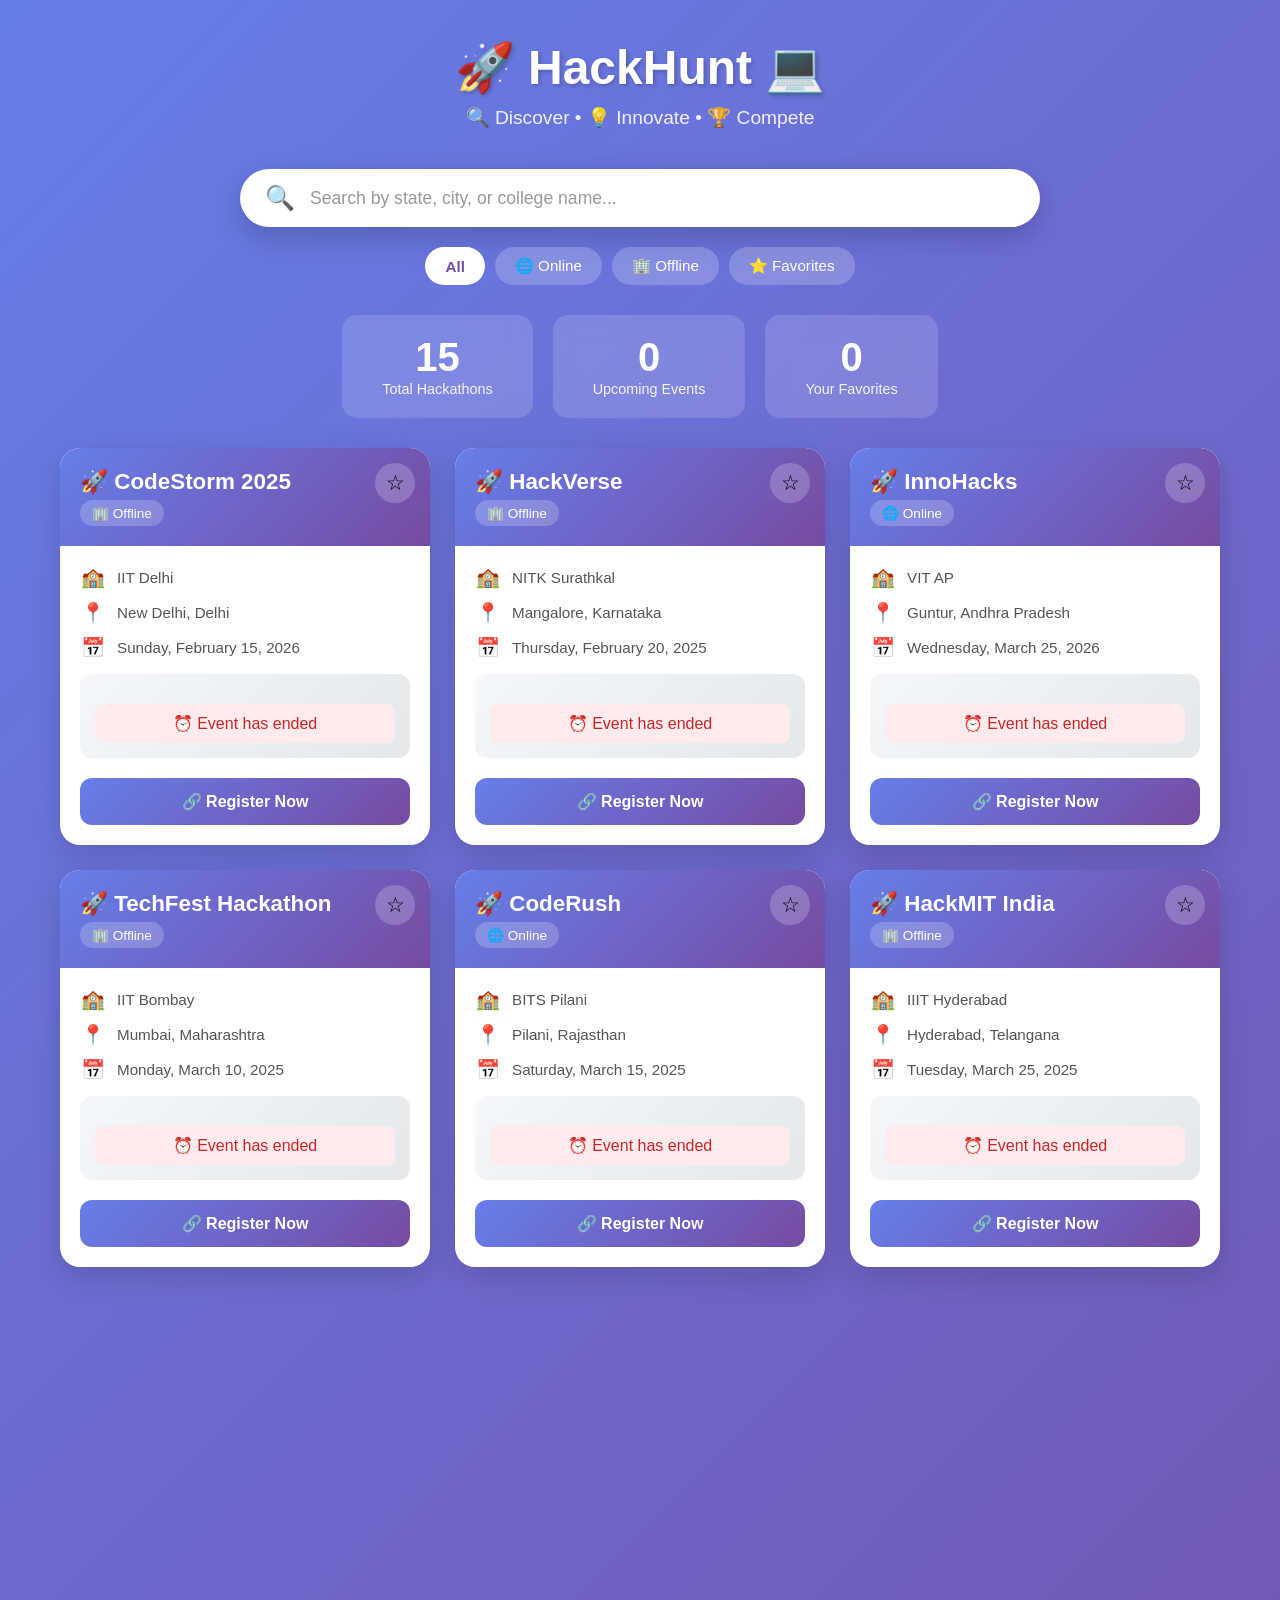
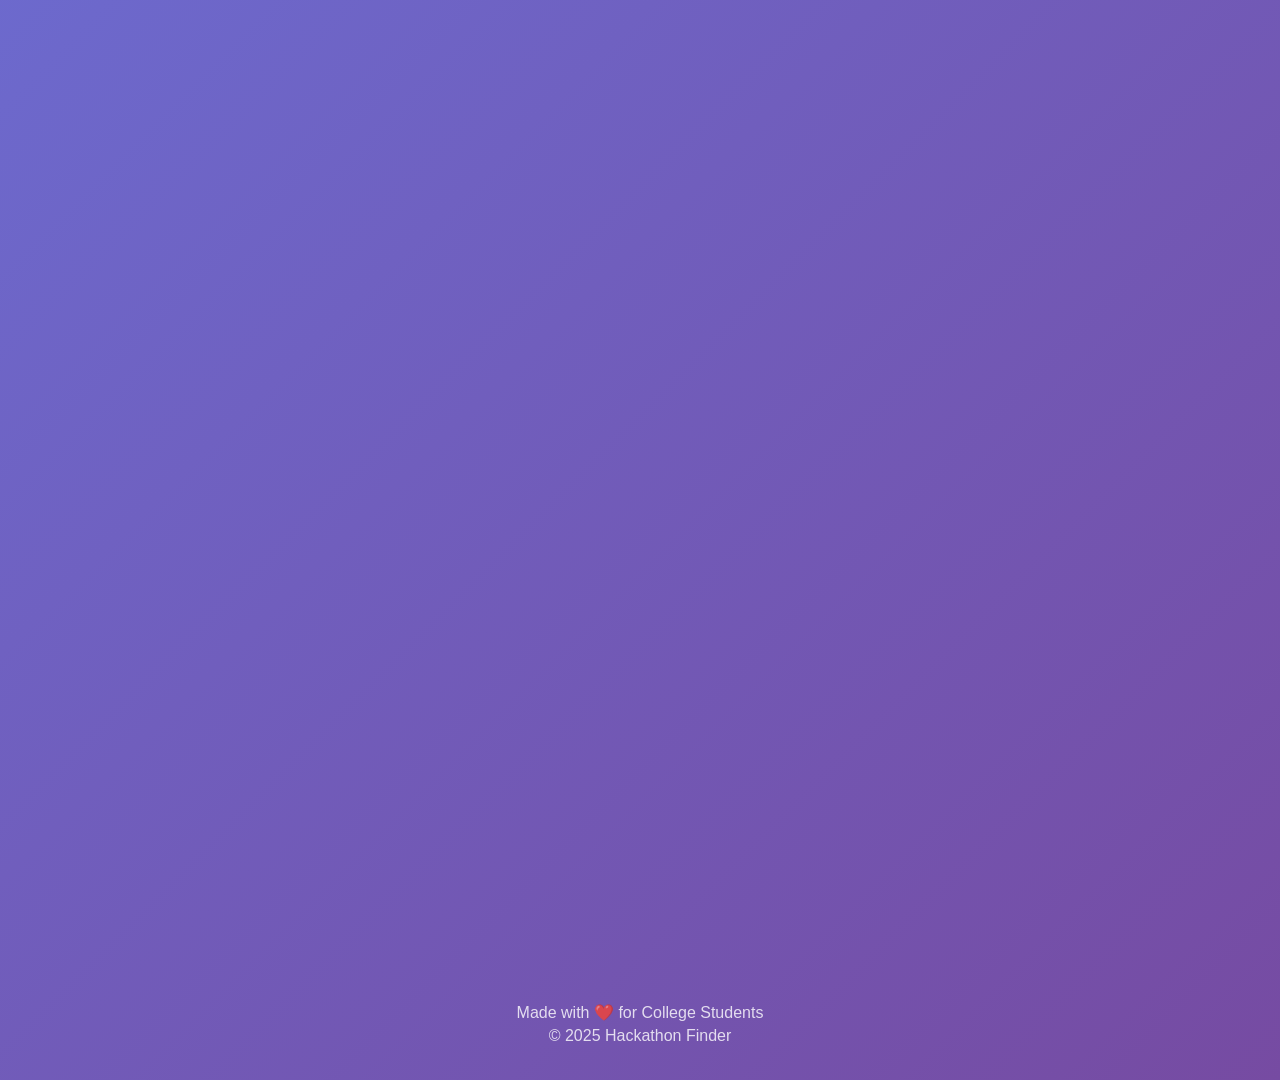
==== index.html @ e59ea58f "Add files via upload" ====
<!DOCTYPE html>
<html lang="en">
<head>
    <meta charset="UTF-8">
    <meta name="viewport" content="width=device-width, initial-scale=1=">
    <title>🚀Hackathon Finder</title>
    
    <!-- Link to our CSS file -->
    <link rel="stylesheet" href="style.css">
</head>
<body>
    
    <!-- ========== HEADER SECTION ========== -->
    <header class="header">
        <h1>🚀 HackHunt 💻</h1>
        <p class="tagline">🔍 Discover • 💡 Innovate • 🏆 Compete</p>
    </header>

    <!-- ========== SEARCH SECTION ========== -->
    <section class="search-section">
        <div class="search-container">
            <!-- Search Input -->
            <div class="search-box">
                <span class="search-icon">🔍</span>
                <input 
                    type="text" 
                    id="searchInput" 
                    placeholder="Search by state, city, or college name..."
                >
            </div>
            
            <!-- Filter Buttons -->
            <div class="filter-buttons">
                <button class="filter-btn active" data-filter="all">All</button>
                <button class="filter-btn" data-filter="online">🌐 Online</button>
                <button class="filter-btn" data-filter="offline">🏢 Offline</button>
                <button class="filter-btn" data-filter="favorites">⭐ Favorites</button>
            </div>
        </div>
    </section>

    <!-- ========== STATS SECTION ========== -->
    <section class="stats-section">
        <div class="stat-card">
            <span class="stat-number" id="totalHackathons">0</span>
            <span class="stat-label">Total Hackathons</span>
        </div>
        <div class="stat-card">
            <span class="stat-number" id="upcomingCount">0</span>
            <span class="stat-label">Upcoming Events</span>
        </div>
        <div class="stat-card">
            <span class="stat-number" id="favoritesCount">0</span>
            <span class="stat-label">Your Favorites</span>
        </div>
    </section>

    <!-- ========== HACKATHON CARDS SECTION ========== -->
    <main class="main-content">
        <div class="cards-container" id="cardsContainer">
            <!-- Hackathon cards will be inserted here by JavaScript -->
        </div>
        
        <!-- Message when no results found -->
        <div class="no-results" id="noResults">
            <span class="no-results-icon">😕</span>
            <h3>No hackathons found</h3>
            <p>Try a different search term or filter</p>
        </div>
    </main>

    <!-- ========== FOOTER SECTION ========== -->
    <footer class="footer">
        <p>Made with ❤️ for College Students</p>
        <p>© 2025 Hackathon Finder</p>
    </footer>

    <!-- Link to our JavaScript files -->
    <script src="data.js"></script>
    <script src="script.js"></script>
</body>
</html>
---- style.css ----
/* ========================================
   HACKATHON FINDER - STYLESHEET
   Beginner-friendly CSS with comments
======================================== */

/* ========== RESET & BASE STYLES ========== */
/* Remove default browser styling */
* {
    margin: 0;
    padding: 0;
    box-sizing: border-box;
}

/* Set base font and background */
body {
    font-family: 'Segoe UI', Tahoma, Geneva, Verdana, sans-serif;
    /* Gradient background - goes from purple to blue */
    background: linear-gradient(135deg, #667eea 0%, #764ba2 100%);
    min-height: 100vh;
    color: #333;
}

/* ========== HEADER STYLES ========== */
.header {
    text-align: center;
    padding: 40px 20px;
    color: white;
}

.header h1 {
    font-size: 3rem;
    margin-bottom: 10px;
    /* Text shadow makes it pop */
    text-shadow: 2px 2px 4px rgba(0, 0, 0, 0.2);
}

.tagline {
    font-size: 1.2rem;
    opacity: 0.9;
}

/* ========== SEARCH SECTION STYLES ========== */
.search-section {
    padding: 0 20px;
    margin-bottom: 30px;
}

.search-container {
    max-width: 800px;
    margin: 0 auto;
}

/* Search box styling */
.search-box {
    display: flex;
    align-items: center;
    background: white;
    border-radius: 50px;
    padding: 15px 25px;
    /* Box shadow for depth */
    box-shadow: 0 10px 30px rgba(0, 0, 0, 0.2);
    margin-bottom: 20px;
}

.search-icon {
    font-size: 1.5rem;
    margin-right: 15px;
}

/* Search input field */
#searchInput {
    flex: 1;
    border: none;
    outline: none;
    font-size: 1.1rem;
    background: transparent;
}

#searchInput::placeholder {
    color: #999;
}

/* Filter buttons container */
.filter-buttons {
    display: flex;
    justify-content: center;
    gap: 10px;
    flex-wrap: wrap;
}

/* Individual filter button */
.filter-btn {
    padding: 10px 20px;
    border: none;
    border-radius: 25px;
    background: rgba(255, 255, 255, 0.2);
    color: white;
    cursor: pointer;
    font-size: 0.95rem;
    transition: all 0.3s ease;
}

/* Hover effect for filter buttons */
.filter-btn:hover {
    background: rgba(255, 255, 255, 0.4);
    transform: translateY(-2px);
}

/* Active filter button */
.filter-btn.active {
    background: white;
    color: #764ba2;
    font-weight: bold;
}

/* ========== STATS SECTION STYLES ========== */
.stats-section {
    display: flex;
    justify-content: center;
    gap: 20px;
    padding: 0 20px;
    margin-bottom: 30px;
    flex-wrap: wrap;
}

.stat-card {
    background: rgba(255, 255, 255, 0.15);
    padding: 20px 40px;
    border-radius: 15px;
    text-align: center;
    color: white;
    /* Blur effect for modern look */
    backdrop-filter: blur(10px);
}

.stat-number {
    display: block;
    font-size: 2.5rem;
    font-weight: bold;
}

.stat-label {
    font-size: 0.9rem;
    opacity: 0.9;
}

/* ========== MAIN CONTENT STYLES ========== */
.main-content {
    max-width: 1200px;
    margin: 0 auto;
    padding: 0 20px 40px;
}

/* Cards grid container */
.cards-container {
    display: grid;
    /* Responsive grid - auto-fit cards */
    grid-template-columns: repeat(auto-fit, minmax(320px, 1fr));
    gap: 25px;
}

/* ========== HACKATHON CARD STYLES ========== */
.hackathon-card {
    background: white;
    border-radius: 20px;
    overflow: hidden;
    box-shadow: 0 10px 30px rgba(0, 0, 0, 0.15);
    transition: all 0.3s ease;
    position: relative;
}

/* Card hover effect - lifts up */
.hackathon-card:hover {
    transform: translateY(-10px);
    box-shadow: 0 20px 40px rgba(0, 0, 0, 0.2);
}

/* Card header with gradient */
.card-header {
    background: linear-gradient(135deg, #667eea 0%, #764ba2 100%);
    padding: 20px;
    color: white;
    position: relative;
}

/* Favorite button (star icon) */
.favorite-btn {
    position: absolute;
    top: 15px;
    right: 15px;
    background: rgba(255, 255, 255, 0.2);
    border: none;
    width: 40px;
    height: 40px;
    border-radius: 50%;
    cursor: pointer;
    font-size: 1.3rem;
    transition: all 0.3s ease;
    display: flex;
    align-items: center;
    justify-content: center;
}

.favorite-btn:hover {
    background: rgba(255, 255, 255, 0.4);
    transform: scale(1.1);
}

/* When favorited */
.favorite-btn.active {
    background: #ffd700;
    color: #333;
}

/* Hackathon name */
.hackathon-name {
    font-size: 1.4rem;
    margin-bottom: 5px;
    padding-right: 50px; /* Space for favorite button */
}

/* Event mode badge (Online/Offline) */
.event-mode {
    display: inline-block;
    padding: 5px 12px;
    background: rgba(255, 255, 255, 0.2);
    border-radius: 15px;
    font-size: 0.85rem;
}

/* Card body content */
.card-body {
    padding: 20px;
}

/* Info items (college, location, date) */
.info-item {
    display: flex;
    align-items: center;
    margin-bottom: 12px;
    color: #555;
}

.info-icon {
    font-size: 1.2rem;
    margin-right: 12px;
    width: 25px;
    text-align: center;
}

.info-text {
    font-size: 0.95rem;
}

/* Countdown timer */
.countdown {
    background: linear-gradient(135deg, #f5f7fa 0%, #e4e8eb 100%);
    padding: 15px;
    border-radius: 12px;
    text-align: center;
    margin-top: 15px;
}

.countdown-label {
    font-size: 0.85rem;
    color: #666;
    margin-bottom: 8px;
}

.countdown-timer {
    display: flex;
    justify-content: center;
    gap: 10px;
}

.countdown-item {
    background: white;
    padding: 8px 12px;
    border-radius: 8px;
    box-shadow: 0 2px 5px rgba(0, 0, 0, 0.1);
}

.countdown-number {
    display: block;
    font-size: 1.3rem;
    font-weight: bold;
    color: #764ba2;
}

.countdown-unit {
    font-size: 0.7rem;
    color: #999;
    text-transform: uppercase;
}

/* Event ended message */
.event-ended {
    background: #ffebee;
    color: #c62828;
    padding: 10px;
    border-radius: 8px;
    text-align: center;
    margin-top: 15px;
    font-weight: 500;
}

/* Card footer with register button */
.card-footer {
    padding: 0 20px 20px;
}

.register-btn {
    display: block;
    width: 100%;
    padding: 14px;
    background: linear-gradient(135deg, #667eea 0%, #764ba2 100%);
    color: white;
    border: none;
    border-radius: 12px;
    font-size: 1rem;
    font-weight: bold;
    cursor: pointer;
    transition: all 0.3s ease;
    text-decoration: none;
    text-align: center;
}

.register-btn:hover {
    transform: scale(1.02);
    box-shadow: 0 5px 20px rgba(102, 126, 234, 0.4);
}

/* ========== NO RESULTS MESSAGE ========== */
.no-results {
    text-align: center;
    padding: 60px 20px;
    color: white;
    display: none; /* Hidden by default */
}

.no-results.show {
    display: block;
}

.no-results-icon {
    font-size: 4rem;
    display: block;
    margin-bottom: 20px;
}

.no-results h3 {
    font-size: 1.5rem;
    margin-bottom: 10px;
}

/* ========== FOOTER STYLES ========== */
.footer {
    text-align: center;
    padding: 30px;
    color: white;
    opacity: 0.8;
}

.footer p {
    margin-bottom: 5px;
}

/* ========== RESPONSIVE DESIGN ========== */
/* For tablets and smaller screens */
@media (max-width: 768px) {
    .header h1 {
        font-size: 2rem;
    }
    
    .tagline {
        font-size: 1rem;
    }
    
    .stat-card {
        padding: 15px 25px;
    }
    
    .stat-number {
        font-size: 2rem;
    }
    
    .cards-container {
        grid-template-columns: 1fr;
    }
}

/* For mobile phones */
@media (max-width: 480px) {
    .filter-buttons {
        flex-direction: column;
    }
    
    .filter-btn {
        width: 100%;
    }
    
    .stats-section {
        flex-direction: column;
        align-items: center;
    }
    
    .stat-card {
        width: 100%;
        max-width: 250px;
    }
}

/* ========== ANIMATIONS ========== */
/* Fade in animation for cards */
@keyframes fadeIn {
    from {
        opacity: 0;
        transform: translateY(20px);
    }
    to {
        opacity: 1;
        transform: translateY(0);
    }
}

.hackathon-card {
    animation: fadeIn 0.5s ease forwards;
}

/* Stagger animation delay for cards */
.hackathon-card:nth-child(1) { animation-delay: 0.1s; }
.hackathon-card:nth-child(2) { animation-delay: 0.2s; }
.hackathon-card:nth-child(3) { animation-delay: 0.3s; }
.hackathon-card:nth-child(4) { animation-delay: 0.4s; }
.hackathon-card:nth-child(5) { animation-delay: 0.5s; }
.hackathon-card:nth-child(6) { animation-delay: 0.6s; }
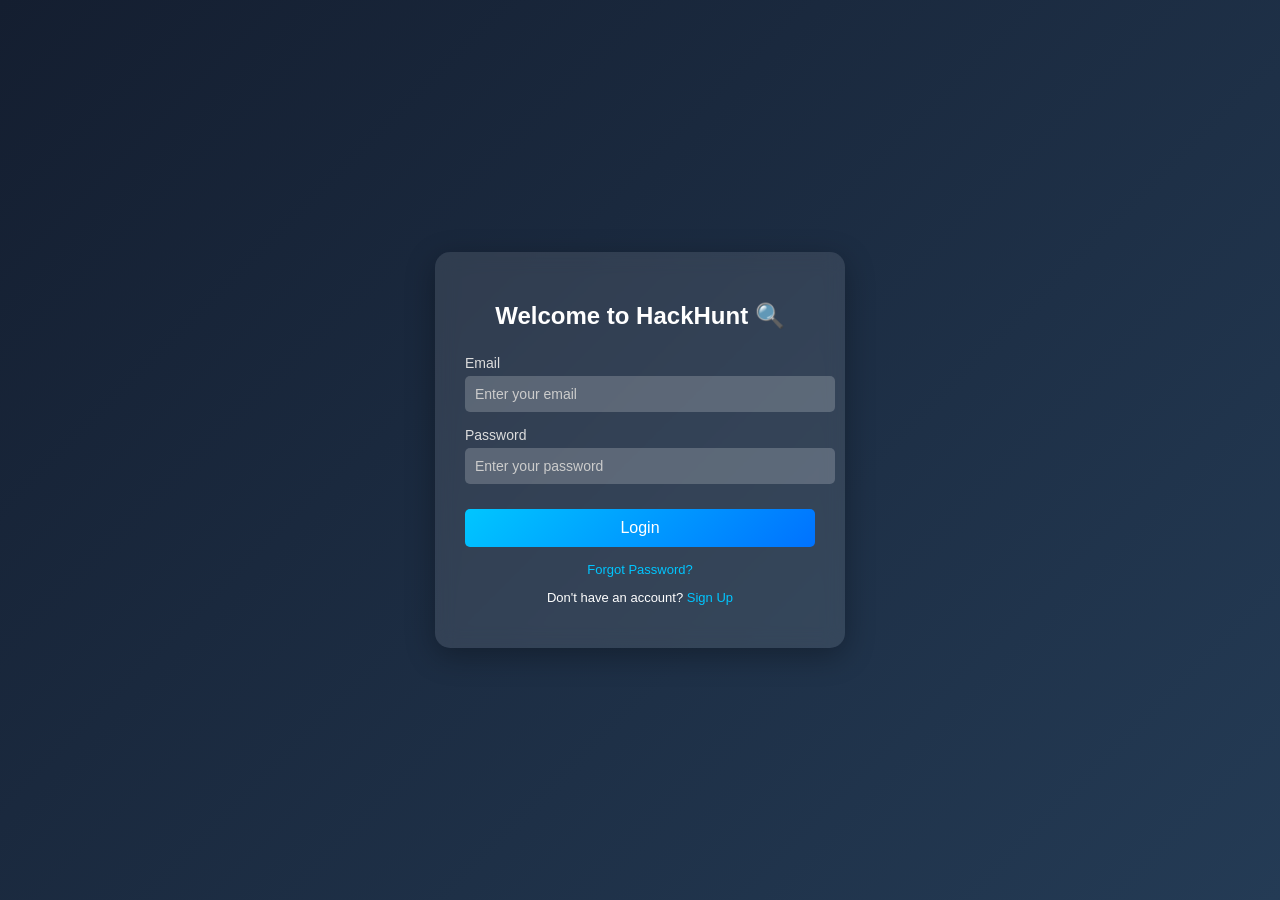
==== commit 17462cff: "Add files via upload" ====
--- a/index.html
+++ b/index.html
@@ -1,84 +1,151 @@
-
 <!DOCTYPE html>
 <html lang="en">
 <head>
     <meta charset="UTF-8">
-    <meta name="viewport" content="width=device-width, initial-scale=1=">
-    <title>🚀Hackathon Finder</title>
+    <title>Login Page</title>
+  <style>
+    body {
+        margin: 0;
+        padding: 0;
+        font-family: Arial, sans-serif;
+
+        /* 🔥 Modern Dark Gradient */
+        background: linear-gradient(135deg, #141e30, #243b55);
+
+        height: 100vh;
+        display: flex;
+        justify-content: center;
+        align-items: center;
+    }
     
-    <!-- Link to our CSS file -->
-    <link rel="stylesheet" href="style.css">
+    .login-container {
+        width: 350px;
+        padding: 30px;
+        border-radius: 15px;
+
+        /* 🔥 Glass Effect */
+        background: rgba(255, 255, 255, 0.1);
+        backdrop-filter: blur(10px);
+
+        box-shadow: 0 8px 30px rgba(0, 0, 0, 0.3);
+        color: white;
+    }
+ 
+    .login-container h2 {
+        text-align: center;
+        margin-bottom: 25px;
+        color: #ffffff;
+    }
+
+    .input-group {
+        margin-bottom: 15px;
+    }
+
+    .input-group label {
+        display: block;
+        margin-bottom: 5px;
+        font-size: 14px;
+        color: #ddd;
+    }
+
+    .input-group input {
+        width: 100%;
+        padding: 10px;
+        font-size: 14px;
+
+        border: none;
+        border-radius: 5px;
+        outline: none;
+
+        background: rgba(255, 255, 255, 0.2);
+        color: white;
+    }
+
+    .input-group input::placeholder {
+        color: #ccc;
+    }
+
+    .input-group input:focus {
+        border: 1px solid #00c6ff;
+    }
+
+    .login-btn {
+        width: 100%;
+        padding: 10px;
+
+        /* 🔥 Cool Blue Button */
+        background: linear-gradient(135deg, #00c6ff, #0072ff);
+
+        border: none;
+        border-radius: 5px;
+        color: #fff;
+        font-size: 16px;
+        cursor: pointer;
+        margin-top: 10px;
+        transition: 0.3s;
+    }
+
+    .login-btn:hover {
+        transform: scale(1.05);
+        box-shadow: 0 0 15px #00c6ff;
+    }
+
+    .extra-links {
+        text-align: center;
+        margin-top: 15px;
+        font-size: 13px;
+    }
+
+    .extra-links a {
+        color: #00c6ff;
+        text-decoration: none;
+    }
+
+    .extra-links a:hover {
+        text-decoration: underline;
+    }
+</style>
 </head>
 <body>
-    
-    <!-- ========== HEADER SECTION ========== -->
-    <header class="header">
-        <h1>🚀 HackHunt 💻</h1>
-        <p class="tagline">🔍 Discover • 💡 Innovate • 🏆 Compete</p>
-    </header>
 
-    <!-- ========== SEARCH SECTION ========== -->
-    <section class="search-section">
-        <div class="search-container">
-            <!-- Search Input -->
-            <div class="search-box">
-                <span class="search-icon">🔍</span>
-                <input 
-                    type="text" 
-                    id="searchInput" 
-                    placeholder="Search by state, city, or college name..."
-                >
+    <div class="login-container">
+        <h2 class="title">Welcome to HackHunt 🔍</h2>
+
+        <form onsubmit="handleLogin(event)">
+            <div class="input-group">
+                <label for="email">Email</label>
+                <input type="email" id="email" placeholder="Enter your email" required>
             </div>
-            
-            <!-- Filter Buttons -->
-            <div class="filter-buttons">
-                <button class="filter-btn active" data-filter="all">All</button>
-                <button class="filter-btn" data-filter="online">🌐 Online</button>
-                <button class="filter-btn" data-filter="offline">🏢 Offline</button>
-                <button class="filter-btn" data-filter="favorites">⭐ Favorites</button>
+
+            <div class="input-group">
+                <label for="password">Password</label>
+                <input type="password" id="password" placeholder="Enter your password" required>
             </div>
+
+            <button type="submit" class="login-btn">Login</button>
+        </form>
+
+        <div class="extra-links">
+            <p><a href="#">Forgot Password?</a></p>
+            <p>Don't have an account? <a href="#">Sign Up</a></p>
         </div>
-    </section>
+    </div>
 
-    <!-- ========== STATS SECTION ========== -->
-    <section class="stats-section">
-        <div class="stat-card">
-            <span class="stat-number" id="totalHackathons">0</span>
-            <span class="stat-label">Total Hackathons</span>
-        </div>
-        <div class="stat-card">
-            <span class="stat-number" id="upcomingCount">0</span>
-            <span class="stat-label">Upcoming Events</span>
-        </div>
-        <div class="stat-card">
-            <span class="stat-number" id="favoritesCount">0</span>
-            <span class="stat-label">Your Favorites</span>
-        </div>
-    </section>
+    <script>
+        function handleLogin(event) {
+            event.preventDefault();
 
-    <!-- ========== HACKATHON CARDS SECTION ========== -->
-    <main class="main-content">
-        <div class="cards-container" id="cardsContainer">
-            <!-- Hackathon cards will be inserted here by JavaScript -->
-        </div>
-        
-        <!-- Message when no results found -->
-        <div class="no-results" id="noResults">
-            <span class="no-results-icon">😕</span>
-            <h3>No hackathons found</h3>
-            <p>Try a different search term or filter</p>
-        </div>
-    </main>
+            const email = document.getElementById("email").value;
+            const password = document.getElementById("password").value;
 
-    <!-- ========== FOOTER SECTION ========== -->
-    <footer class="footer">
-        <p>Made with ❤️ for College Students</p>
-        <p>© 2025 Hackathon Finder</p>
-    </footer>
+            if(email && password) {
+                localStorage.setItem("isLoggedIn", "true");
+                window.location.href = "home.html";
+            } else {
+                alert("Please enter email and password");
+            }
+        }
+    </script>
 
-    <!-- Link to our JavaScript files -->
-    <script src="data.js"></script>
-    <script src="script.js"></script>
 </body>
-</html>   
- +</html>
